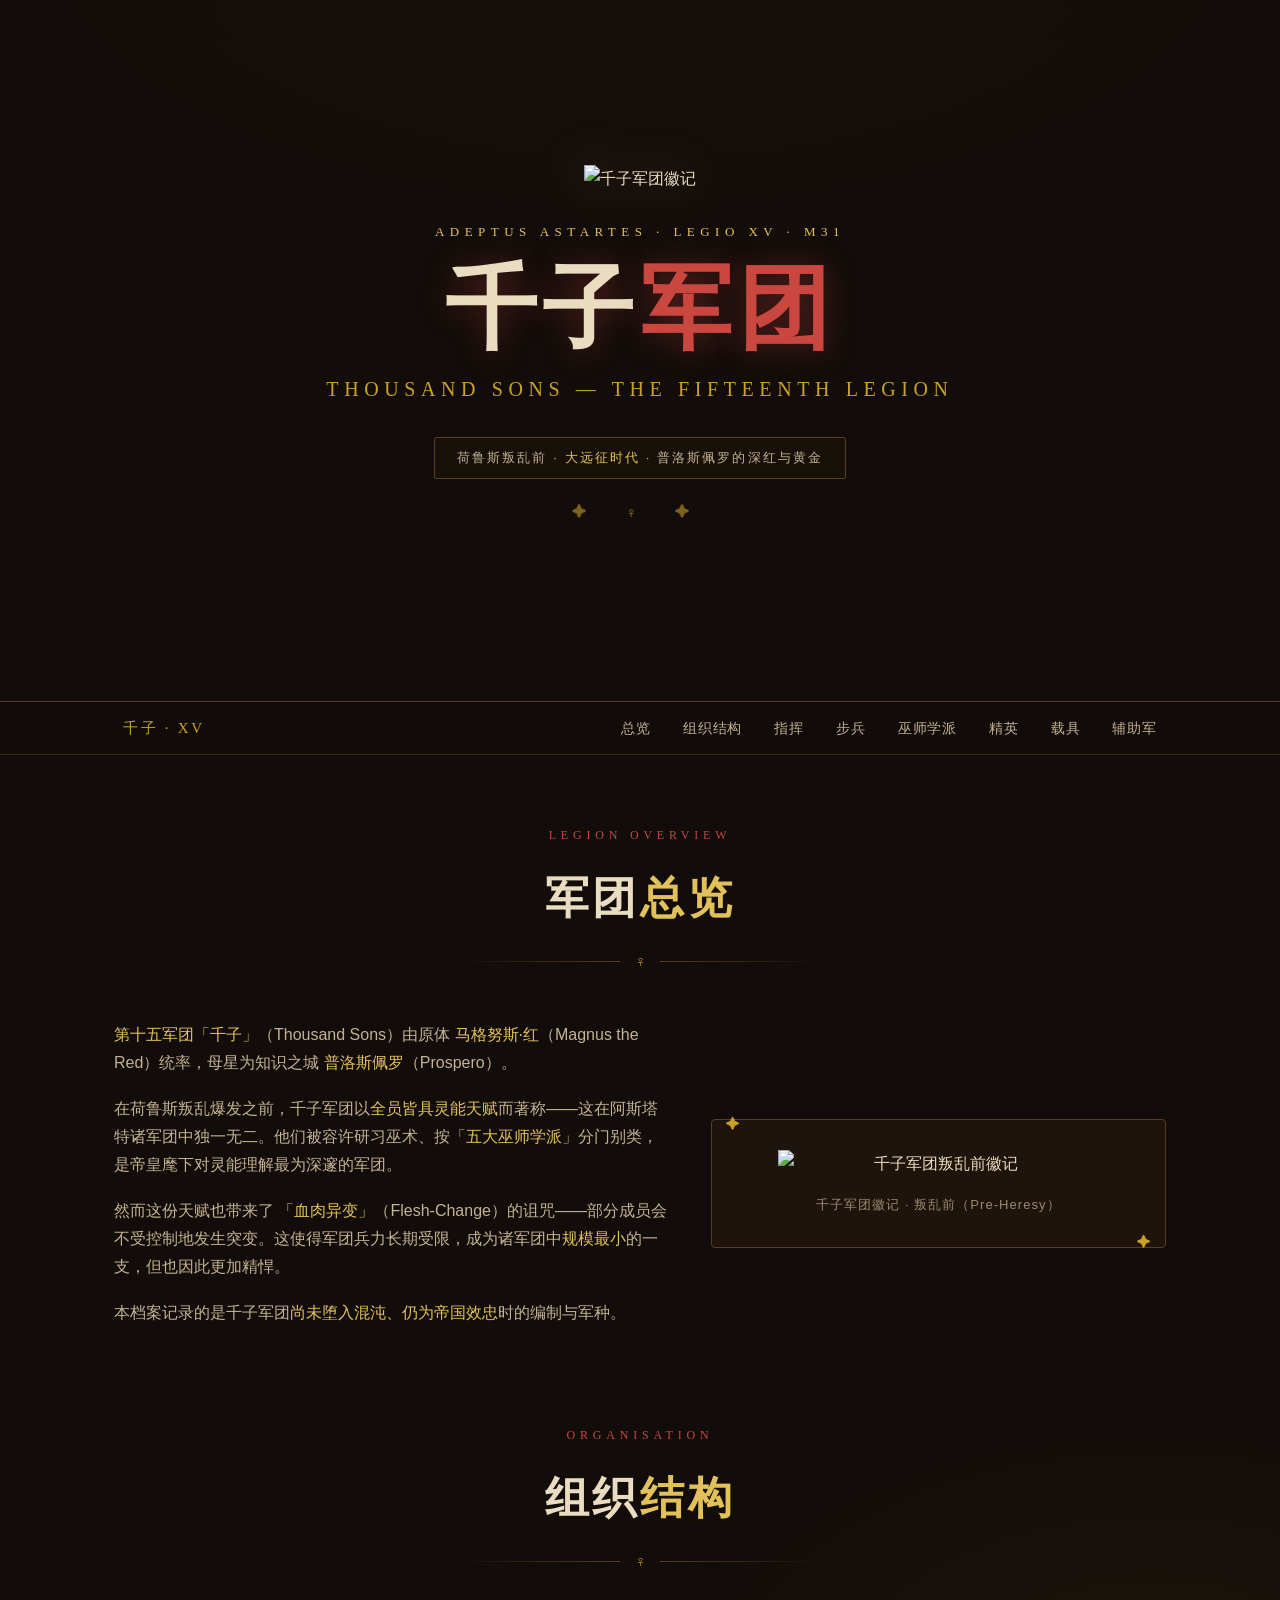
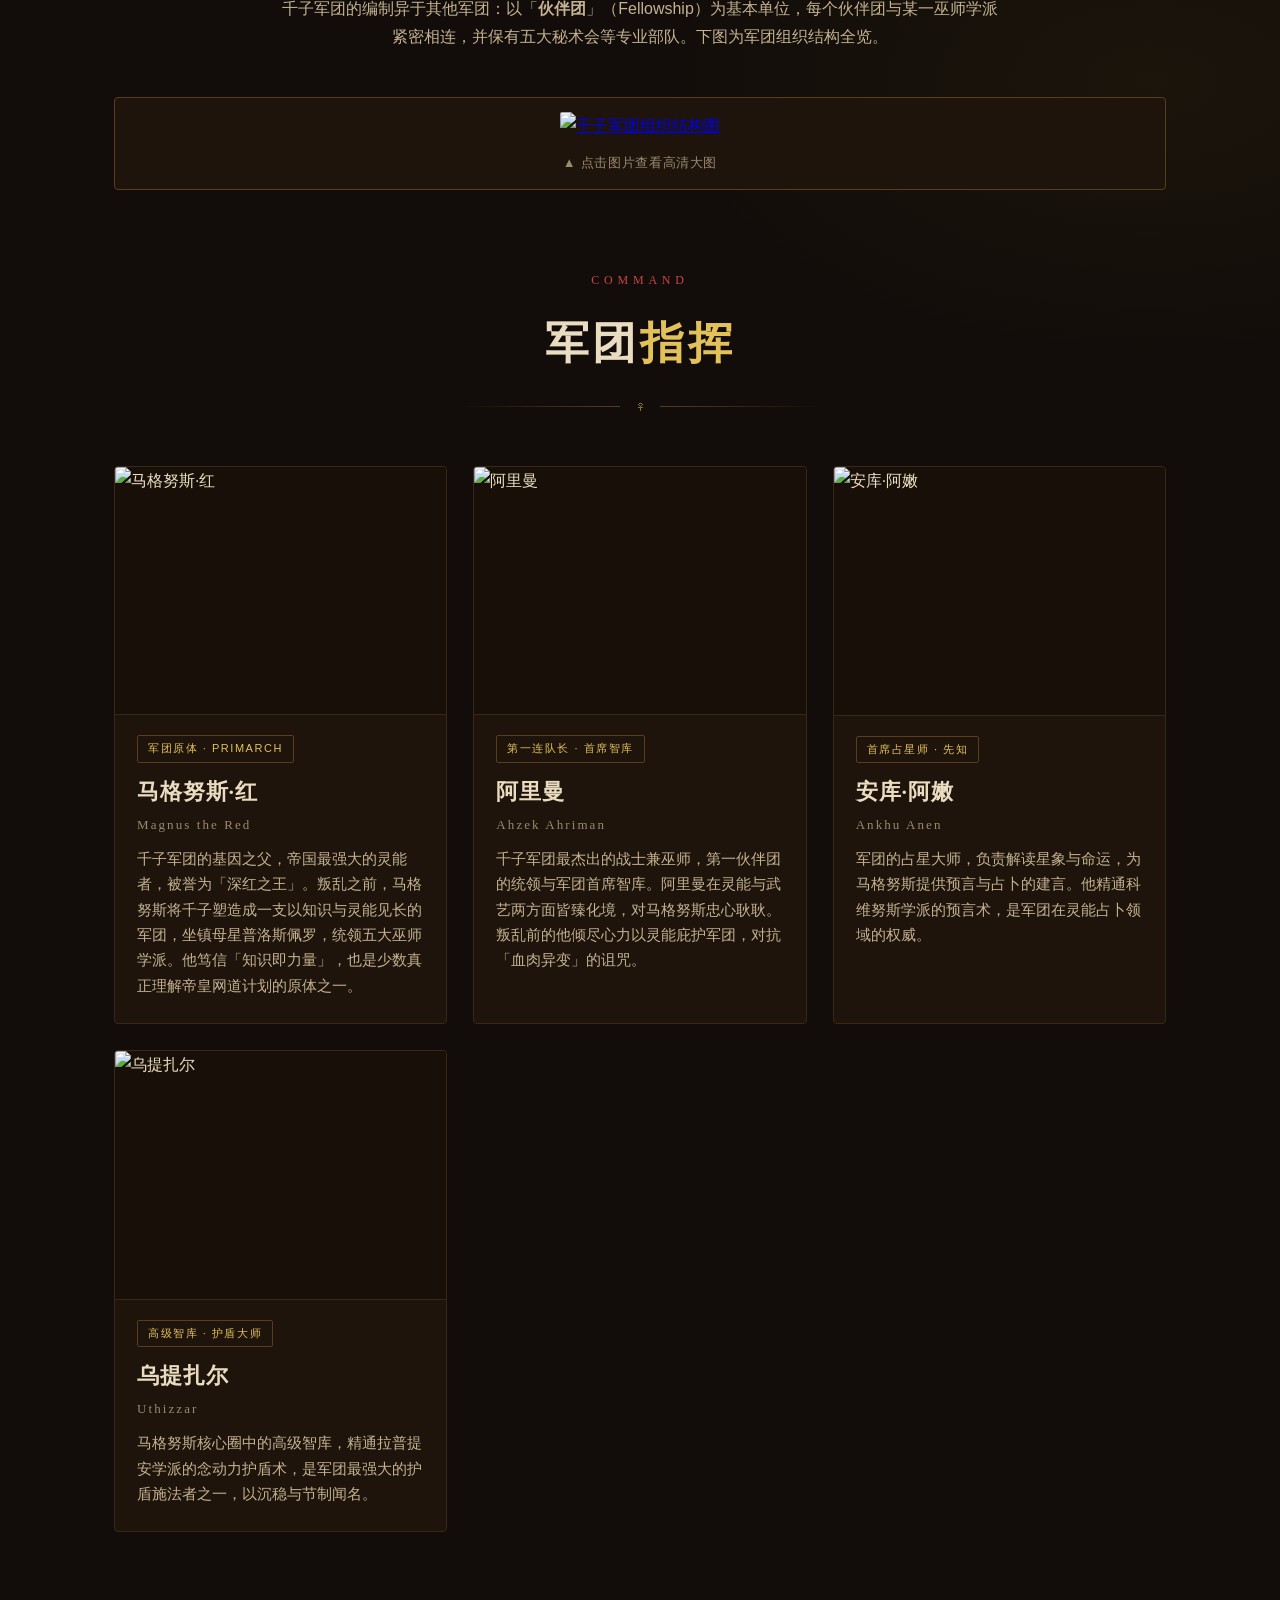
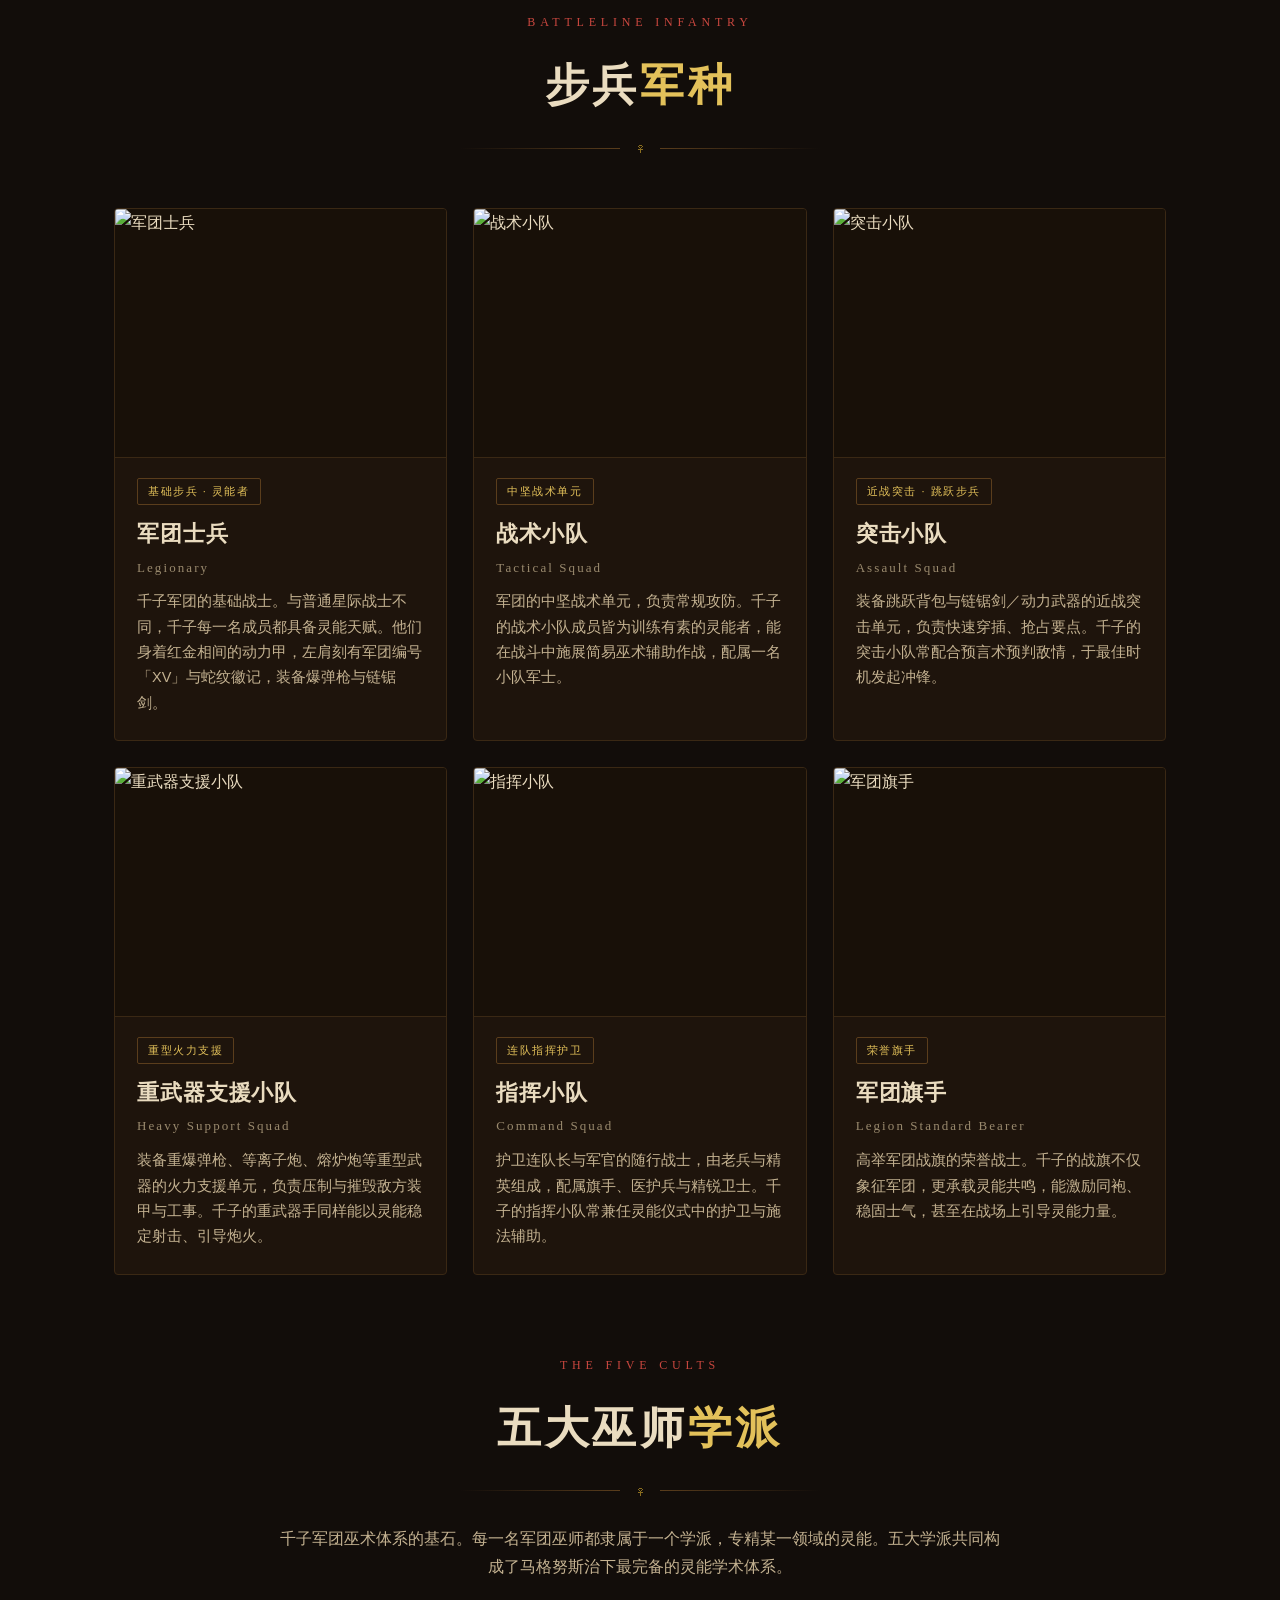
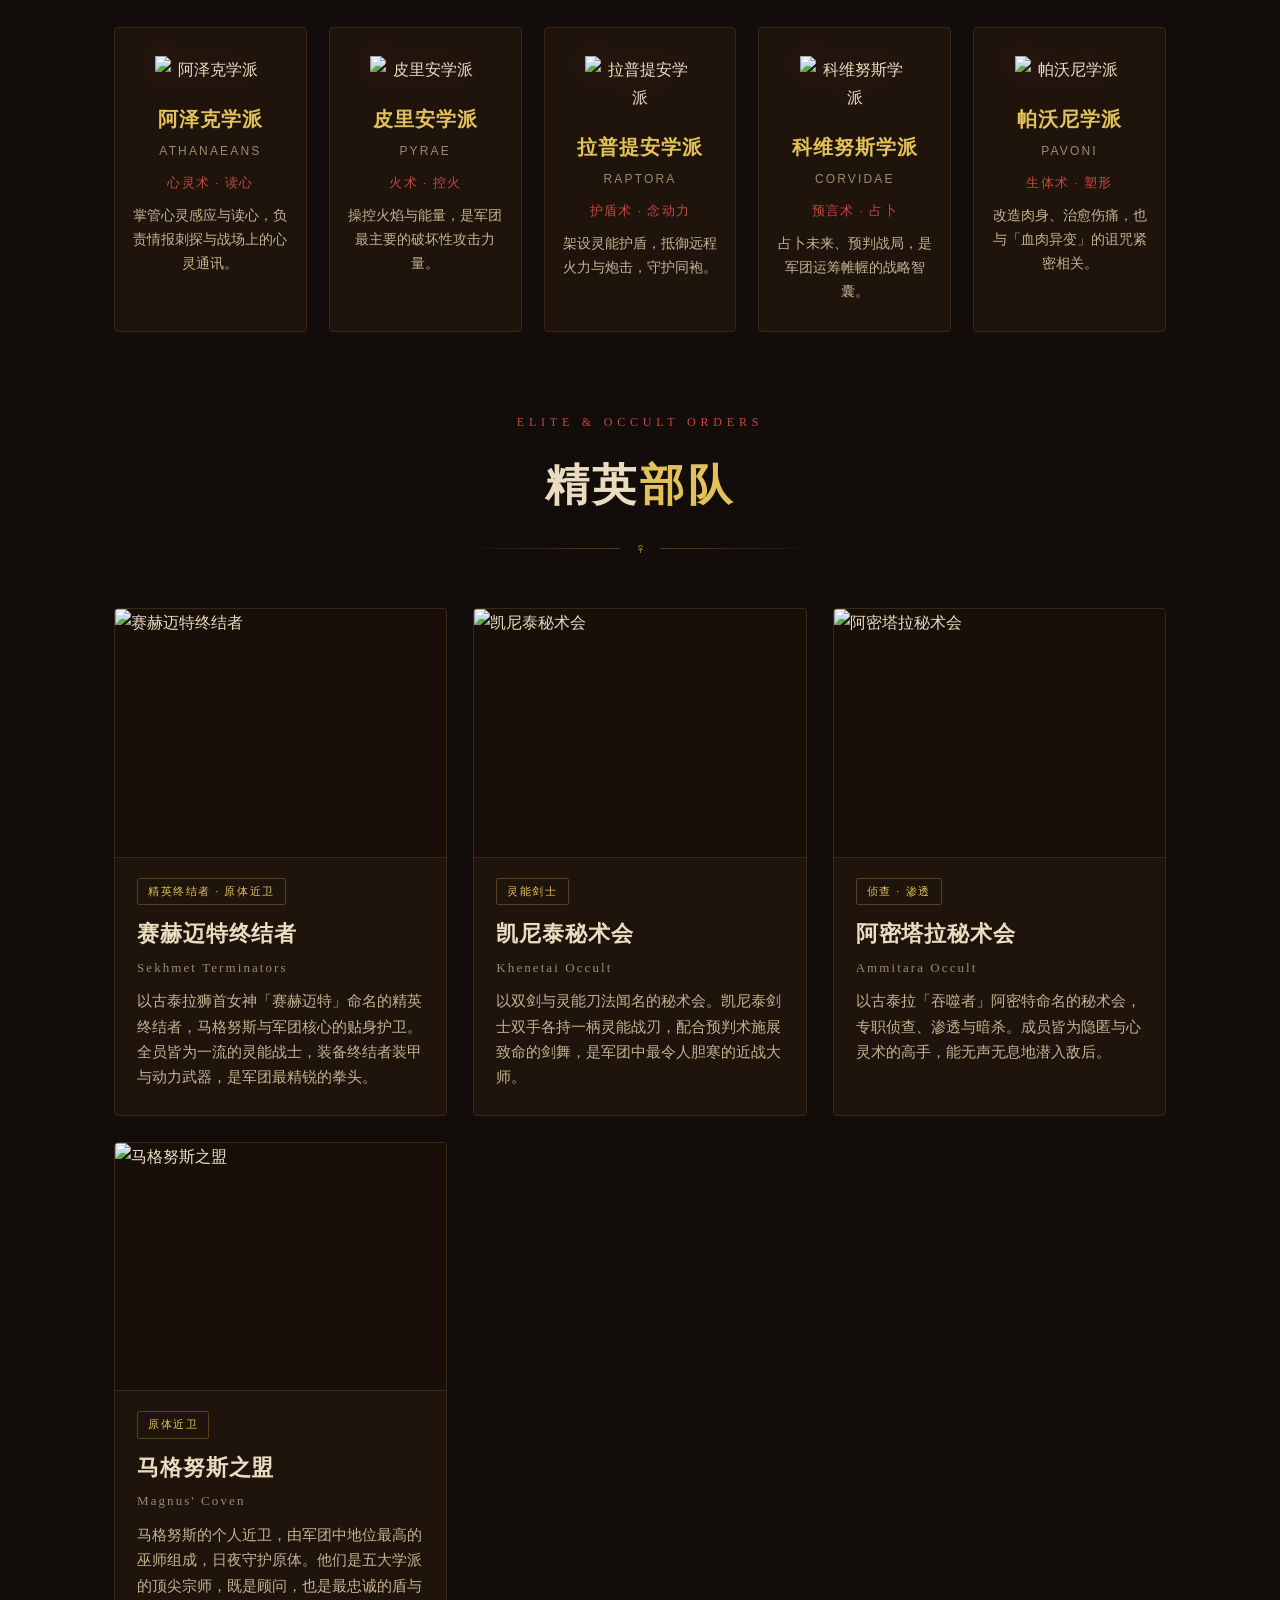
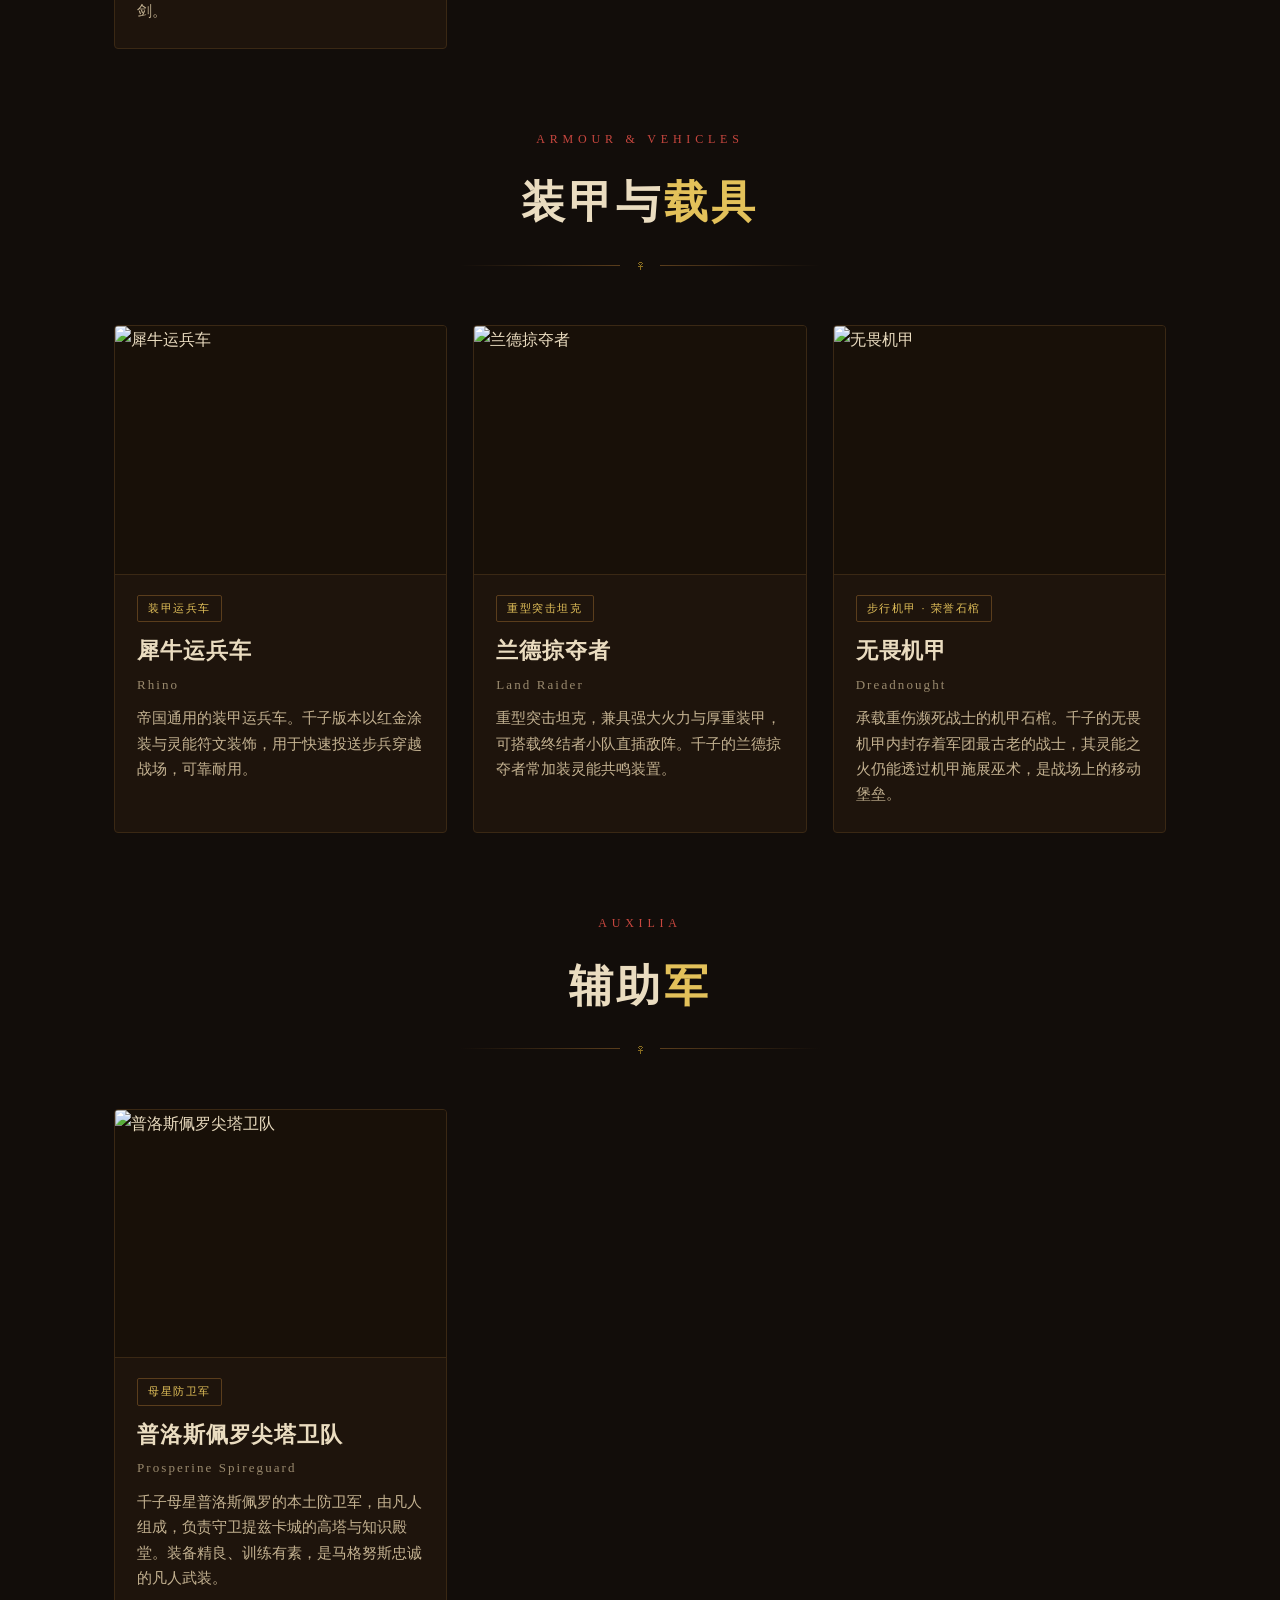
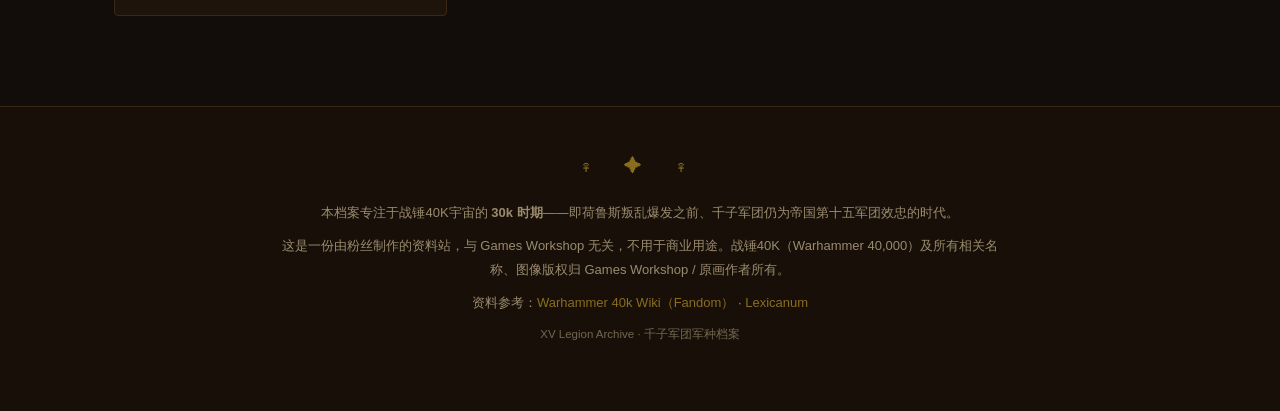
==== index.html @ ec8ead20 "Add site" ====
<!DOCTYPE html>
<html lang="zh-CN">
<head>
<meta charset="UTF-8">
<meta name="viewport" content="width=device-width, initial-scale=1.0">
<title>千子军团 · 第十五军团 — 大远征时代军种档案（荷鲁斯叛乱前）</title>
<link rel="icon" type="image/x-icon" href="favicon.ico">
<meta name="description" content="战锤40K · 30k时期（荷鲁斯叛乱前）千子军团全兵种档案：马格努斯、五大巫师学派、赛赫迈特终结者等。深红与黄金的普洛斯佩罗。">
<style>
  :root{
    --bg:#120d0a;
    --bg2:#181008;
    --panel:#1e140c;
    --panel2:#241710;
    --line:#5a3d1c;
    --line-soft:#3a2814;
    --gold:#c9a227;
    --gold-bright:#e3c15a;
    --gold-dim:#8a6d1f;
    --crimson:#a83232;
    --crimson-bright:#c9473f;
    --ivory:#eadcc0;
    --ivory-dim:#c4b291;
    --muted:#9a8a6e;
    --font-disp:"Palatino Linotype","Book Antiqua",Palatino,"Georgia","Songti SC","STSong","Times New Roman",serif;
    --font-body:"Avenir Next","Helvetica Neue","PingFang SC","Hiragino Sans GB","Microsoft YaHei","Segoe UI",sans-serif;
  }
  *{box-sizing:border-box;margin:0;padding:0}
  html{scroll-behavior:smooth}
  body{
    background:
      radial-gradient(1200px 600px at 50% -100px, rgba(168,50,50,.10), transparent 60%),
      radial-gradient(900px 500px at 90% 20%, rgba(201,162,39,.05), transparent 55%),
      var(--bg);
    color:var(--ivory);
    font-family:var(--font-body);
    line-height:1.75;
    -webkit-font-smoothing:antialiased;
  }
  ::selection{background:var(--crimson);color:#fff}

  /* ---------- 顶部英雄区 ---------- */
  .hero{
    position:relative;
    min-height:78vh;
    display:flex;flex-direction:column;align-items:center;justify-content:center;
    text-align:center;padding:80px 24px 90px;
    overflow:hidden;
    border-bottom:1px solid var(--line);
  }
  .hero-bg{
    position:absolute;inset:0;z-index:0;
    background:url('img/hero_prospero.jpg') center/cover no-repeat;
    opacity:.32;filter:saturate(.85) contrast(1.05);
  }
  .hero::after{
    content:"";position:absolute;inset:0;z-index:1;
    background:linear-gradient(180deg, rgba(18,13,10,.55) 0%, rgba(18,13,10,.35) 40%, var(--bg) 100%);
  }
  .hero-inner{position:relative;z-index:2;max-width:900px}
  .hero-emblem{
    width:150px;height:auto;margin:0 auto 28px;
    filter:drop-shadow(0 0 22px rgba(201,162,39,.35));
  }
  .hero-kicker{
    font-family:var(--font-disp);letter-spacing:.42em;text-transform:uppercase;
    color:var(--gold-bright);font-size:13px;margin-bottom:18px;
  }
  .hero h1{
    font-family:var(--font-disp);font-weight:600;
    font-size:clamp(44px,8vw,92px);line-height:1.04;
    letter-spacing:.06em;color:var(--ivory);
    text-shadow:0 2px 30px rgba(168,50,50,.45);
  }
  .hero h1 .red{color:var(--crimson-bright)}
  .hero-sub{
    font-family:var(--font-disp);letter-spacing:.28em;text-transform:uppercase;
    color:var(--gold);font-size:clamp(14px,2.4vw,20px);margin-top:14px;
  }
  .hero-era{
    display:inline-block;margin-top:30px;padding:9px 22px;
    border:1px solid var(--line);border-radius:2px;
    font-size:13px;letter-spacing:.16em;color:var(--ivory-dim);
    background:rgba(30,20,12,.55);
  }
  .hero-era b{color:var(--gold-bright);font-weight:500}
  .ornament{color:var(--gold-dim);letter-spacing:1.2em;font-size:15px;margin:20px 0 0;opacity:.9}

  /* ---------- 导航 ---------- */
  nav{
    position:sticky;top:0;z-index:50;
    background:rgba(18,13,10,.92);backdrop-filter:blur(8px);
    border-bottom:1px solid var(--line-soft);
  }
  nav .wrap{
    max-width:1100px;margin:0 auto;padding:0 20px;
    display:flex;align-items:center;gap:6px;flex-wrap:wrap;
  }
  nav a{
    color:var(--ivory-dim);text-decoration:none;font-size:14px;
    padding:13px 13px;letter-spacing:.06em;transition:.2s;white-space:nowrap;
  }
  nav a:hover{color:var(--gold-bright)}
  nav .brand{
    font-family:var(--font-disp);color:var(--gold);letter-spacing:.18em;
    margin-right:auto;font-size:15px;text-transform:uppercase;
  }

  /* ---------- 通用区块 ---------- */
  main{max-width:1100px;margin:0 auto;padding:0 24px 40px}
  section{padding:70px 0 10px}
  .sec-head{text-align:center;margin-bottom:46px}
  .sec-eyebrow{
    font-family:var(--font-disp);letter-spacing:.4em;text-transform:uppercase;
    color:var(--crimson-bright);font-size:12px;margin-bottom:14px;
  }
  .sec-title{
    font-family:var(--font-disp);font-weight:600;font-size:clamp(28px,4.6vw,44px);
    letter-spacing:.08em;color:var(--ivory);
  }
  .sec-title .g{color:var(--gold-bright)}
  .sec-desc{
    max-width:720px;margin:20px auto 0;color:var(--ivory-dim);
    font-size:16px;
  }
  .divider{
    display:flex;align-items:center;justify-content:center;gap:16px;
    margin:10px auto 0;color:var(--gold-dim);max-width:360px;
  }
  .divider::before,.divider::after{
    content:"";flex:1;height:1px;
    background:linear-gradient(90deg,transparent,var(--line));
  }
  .divider::after{background:linear-gradient(90deg,var(--line),transparent)}

  /* ---------- 总览 ---------- */
  .overview-grid{display:grid;grid-template-columns:1.1fr .9fr;gap:40px;align-items:center}
  @media(max-width:820px){.overview-grid{grid-template-columns:1fr}}
  .overview-text p{margin-bottom:18px;color:var(--ivory-dim);font-size:16px}
  .overview-text p b{color:var(--gold-bright);font-weight:500}
  .badge-box{
    text-align:center;padding:30px;
    border:1px solid var(--line);background:var(--panel);
    border-radius:4px;position:relative;
  }
  .badge-box::before,.badge-box::after{
    content:"✦";position:absolute;color:var(--gold);font-size:14px;
  }
  .badge-box::before{top:-8px;left:14px}
  .badge-box::after{bottom:-8px;right:14px}
  .badge-box img{width:100%;max-width:320px;height:auto;margin:0 auto;display:block}
  .badge-box .cap{margin-top:16px;color:var(--muted);font-size:13px;letter-spacing:.08em}

  /* ---------- 组织结构 ---------- */
  .org-box{
    border:1px solid var(--line);background:var(--panel);border-radius:4px;
    padding:14px;text-align:center;
  }
  .org-box img{width:100%;height:auto;border-radius:2px}
  .org-box a{display:block}
  .org-tip{margin-top:12px;color:var(--muted);font-size:13px;letter-spacing:.05em}

  /* ---------- 军种卡片 ---------- */
  .unit-grid{
    display:grid;grid-template-columns:repeat(auto-fill,minmax(300px,1fr));gap:26px;
  }
  .unit-card{
    background:var(--panel);border:1px solid var(--line-soft);border-radius:4px;
    overflow:hidden;display:flex;flex-direction:column;
    transition:transform .25s,border-color .25s,box-shadow .25s;
    position:relative;
  }
  .unit-card:hover{
    transform:translateY(-4px);border-color:var(--gold-dim);
    box-shadow:0 14px 40px rgba(0,0,0,.5),0 0 0 1px rgba(201,162,39,.12);
  }
  .unit-card .ph{
    aspect-ratio:4/3;overflow:hidden;background:var(--bg2);
    position:relative;border-bottom:1px solid var(--line-soft);
  }
  .unit-card .ph img{
    width:100%;height:100%;object-fit:cover;object-position:center top;
    display:block;transition:transform .5s;
  }
  .unit-card:hover .ph img{transform:scale(1.04)}
  .unit-card .body{padding:20px 22px 24px;display:flex;flex-direction:column;gap:10px;flex:1}
  .unit-tag{
    align-self:flex-start;font-size:11px;letter-spacing:.14em;
    color:var(--gold-bright);border:1px solid var(--line);
    padding:3px 10px;border-radius:2px;text-transform:uppercase;
  }
  .unit-card h3{font-family:var(--font-disp);font-size:22px;letter-spacing:.04em;color:var(--ivory)}
  .unit-card h3 .en{display:block;font-size:13px;letter-spacing:.16em;color:var(--muted);font-weight:400;margin-top:3px}
  .unit-card p{font-size:14.5px;color:var(--ivory-dim)}

  /* ---------- 五大巫师学派 ---------- */
  .cult-grid{
    display:grid;grid-template-columns:repeat(auto-fit,minmax(190px,1fr));gap:22px;
  }
  .cult-card{
    text-align:center;padding:28px 18px;border:1px solid var(--line-soft);
    background:var(--panel);border-radius:4px;transition:.25s;
  }
  .cult-card:hover{border-color:var(--gold-dim);background:var(--panel2)}
  .cult-card img{width:110px;height:auto;margin:0 auto 18px;display:block;filter:drop-shadow(0 0 14px rgba(168,50,50,.3))}
  .cult-card h3{font-family:var(--font-disp);font-size:20px;color:var(--gold-bright);letter-spacing:.05em}
  .cult-card .en{font-size:12px;letter-spacing:.18em;color:var(--muted);margin:4px 0 10px;text-transform:uppercase}
  .cult-card .dom{font-size:13px;color:var(--crimson-bright);letter-spacing:.1em;margin-bottom:10px}
  .cult-card p{font-size:13.5px;color:var(--ivory-dim)}

  /* ---------- 页脚 ---------- */
  footer{
    margin-top:40px;border-top:1px solid var(--line-soft);
    background:var(--bg2);padding:44px 24px 56px;text-align:center;
  }
  footer .f-orn{color:var(--gold-dim);font-size:18px;letter-spacing:.8em;margin-bottom:18px}
  footer p{color:var(--muted);font-size:13px;max-width:720px;margin:0 auto 10px;line-height:1.8}
  footer .src a{color:var(--gold-dim);text-decoration:none}
  footer .src a:hover{color:var(--gold-bright)}
  footer .legal{font-size:11.5px;opacity:.7}
</style>
</head>
<body>

<header class="hero">
  <div class="hero-bg"></div>
  <div class="hero-inner">
    <img class="hero-emblem" src="img/legion_badge.png" alt="千子军团徽记">
    <div class="hero-kicker">Adeptus Astartes · Legio XV · M31</div>
    <h1>千子<span class="red">军团</span></h1>
    <div class="hero-sub">Thousand Sons — The Fifteenth Legion</div>
    <div class="hero-era">荷鲁斯叛乱前 · <b>大远征时代</b> · 普洛斯佩罗的深红与黄金</div>
    <div class="ornament">✦ ☥ ✦</div>
  </div>
</header>

<nav>
  <div class="wrap">
    <a class="brand" href="#top">千子 · XV</a>
    <a href="#overview">总览</a>
    <a href="#org">组织结构</a>
    <a href="#command">指挥</a>
    <a href="#infantry">步兵</a>
    <a href="#cults">巫师学派</a>
    <a href="#elite">精英</a>
    <a href="#vehicles">载具</a>
    <a href="#auxilia">辅助军</a>
  </div>
</nav>

<main id="top">

  <!-- 军团总览 -->
  <section id="overview">
    <div class="sec-head">
      <div class="sec-eyebrow">Legion Overview</div>
      <h2 class="sec-title">军团<span class="g">总览</span></h2>
      <div class="divider">☥</div>
    </div>
    <div class="overview-grid">
      <div class="overview-text">
        <p><b>第十五军团「千子」</b>（Thousand Sons）由原体 <b>马格努斯·红</b>（Magnus the Red）统率，母星为知识之城 <b>普洛斯佩罗</b>（Prospero）。</p>
        <p>在荷鲁斯叛乱爆发之前，千子军团以<b>全员皆具灵能天赋</b>而著称——这在阿斯塔特诸军团中独一无二。他们被容许研习巫术、按「<b>五大巫师学派</b>」分门别类，是帝皇麾下对灵能理解最为深邃的军团。</p>
        <p>然而这份天赋也带来了 <b>「血肉异变」</b>（Flesh-Change）的诅咒——部分成员会不受控制地发生突变。这使得军团兵力长期受限，成为诸军团中<b>规模最小</b>的一支，但也因此更加精悍。</p>
        <p>本档案记录的是千子军团<b>尚未堕入混沌、仍为帝国效忠</b>时的编制与军种。</p>
      </div>
      <div class="badge-box">
        <img src="img/legion_badge.png" alt="千子军团叛乱前徽记">
        <div class="cap">千子军团徽记 · 叛乱前（Pre-Heresy）</div>
      </div>
    </div>
  </section>

  <!-- 组织结构 -->
  <section id="org">
    <div class="sec-head">
      <div class="sec-eyebrow">Organisation</div>
      <h2 class="sec-title">组织<span class="g">结构</span></h2>
      <div class="divider">☥</div>
      <p class="sec-desc">千子军团的编制异于其他军团：以「<b>伙伴团</b>」（Fellowship）为基本单位，每个伙伴团与某一巫师学派紧密相连，并保有五大秘术会等专业部队。下图为军团组织结构全览。</p>
    </div>
    <div class="org-box">
      <a href="img/org_chart.jpg" target="_blank" rel="noopener">
        <img src="img/org_chart.jpg" alt="千子军团组织结构图" loading="lazy">
      </a>
      <div class="org-tip">▲ 点击图片查看高清大图</div>
    </div>
  </section>

  <!-- 指挥 -->
  <section id="command">
    <div class="sec-head">
      <div class="sec-eyebrow">Command</div>
      <h2 class="sec-title">军团<span class="g">指挥</span></h2>
      <div class="divider">☥</div>
    </div>
    <div class="unit-grid" id="grid-command"></div>
  </section>

  <!-- 步兵 -->
  <section id="infantry">
    <div class="sec-head">
      <div class="sec-eyebrow">Battleline Infantry</div>
      <h2 class="sec-title">步兵<span class="g">军种</span></h2>
      <div class="divider">☥</div>
    </div>
    <div class="unit-grid" id="grid-infantry"></div>
  </section>

  <!-- 五大巫师学派 -->
  <section id="cults">
    <div class="sec-head">
      <div class="sec-eyebrow">The Five Cults</div>
      <h2 class="sec-title">五大巫师<span class="g">学派</span></h2>
      <div class="divider">☥</div>
      <p class="sec-desc">千子军团巫术体系的基石。每一名军团巫师都隶属于一个学派，专精某一领域的灵能。五大学派共同构成了马格努斯治下最完备的灵能学术体系。</p>
    </div>
    <div class="cult-grid" id="grid-cults"></div>
  </section>

  <!-- 精英 -->
  <section id="elite">
    <div class="sec-head">
      <div class="sec-eyebrow">Elite &amp; Occult Orders</div>
      <h2 class="sec-title">精英<span class="g">部队</span></h2>
      <div class="divider">☥</div>
    </div>
    <div class="unit-grid" id="grid-elite"></div>
  </section>

  <!-- 载具 -->
  <section id="vehicles">
    <div class="sec-head">
      <div class="sec-eyebrow">Armour &amp; Vehicles</div>
      <h2 class="sec-title">装甲与<span class="g">载具</span></h2>
      <div class="divider">☥</div>
    </div>
    <div class="unit-grid" id="grid-vehicles"></div>
  </section>

  <!-- 辅助军 -->
  <section id="auxilia">
    <div class="sec-head">
      <div class="sec-eyebrow">Auxilia</div>
      <h2 class="sec-title">辅助<span class="g">军</span></h2>
      <div class="divider">☥</div>
    </div>
    <div class="unit-grid" id="grid-auxilia"></div>
  </section>

</main>

<footer>
  <div class="f-orn">☥ ✦ ☥</div>
  <p>本档案专注于战锤40K宇宙的 <b>30k 时期</b>——即荷鲁斯叛乱爆发之前、千子军团仍为帝国第十五军团效忠的时代。</p>
  <p>这是一份由粉丝制作的资料站，与 Games Workshop 无关，不用于商业用途。战锤40K（Warhammer 40,000）及所有相关名称、图像版权归 Games Workshop / 原画作者所有。</p>
  <p class="src">资料参考：<a href="https://warhammer40k.fandom.com/wiki/Thousand_Sons" target="_blank" rel="noopener">Warhammer 40k Wiki（Fandom）</a> · <a href="https://wh40k.lexicanum.com/wiki/Thousand_Sons" target="_blank" rel="noopener">Lexicanum</a></p>
  <p class="legal">XV Legion Archive · 千子军团军种档案</p>
</footer>

<script>
const IMG = 'img/';

// 指挥
const command = [
  {img:'magnus.jpg', name:'马格努斯·红', en:'Magnus the Red', tag:'军团原体 · Primarch',
   desc:'千子军团的基因之父，帝国最强大的灵能者，被誉为「深红之王」。叛乱之前，马格努斯将千子塑造成一支以知识与灵能见长的军团，坐镇母星普洛斯佩罗，统领五大巫师学派。他笃信「知识即力量」，也是少数真正理解帝皇网道计划的原体之一。'},
  {img:'ahriman.jpg', name:'阿里曼', en:'Ahzek Ahriman', tag:'第一连队长 · 首席智库',
   desc:'千子军团最杰出的战士兼巫师，第一伙伴团的统领与军团首席智库。阿里曼在灵能与武艺两方面皆臻化境，对马格努斯忠心耿耿。叛乱前的他倾尽心力以灵能庇护军团，对抗「血肉异变」的诅咒。'},
  {img:'ankhu_anen.jpg', name:'安库·阿嫩', en:'Ankhu Anen', tag:'首席占星师 · 先知',
   desc:'军团的占星大师，负责解读星象与命运，为马格努斯提供预言与占卜的建言。他精通科维努斯学派的预言术，是军团在灵能占卜领域的权威。'},
  {img:'uthizzar.jpg', name:'乌提扎尔', en:'Uthizzar', tag:'高级智库 · 护盾大师',
   desc:'马格努斯核心圈中的高级智库，精通拉普提安学派的念动力护盾术，是军团最强大的护盾施法者之一，以沉稳与节制闻名。'},
];

// 步兵
const infantry = [
  {img:'legionary_mk2.jpg', name:'军团士兵', en:'Legionary', tag:'基础步兵 · 灵能者',
   desc:'千子军团的基础战士。与普通星际战士不同，千子每一名成员都具备灵能天赋。他们身着红金相间的动力甲，左肩刻有军团编号「XV」与蛇纹徽记，装备爆弹枪与链锯剑。'},
  {img:'tactical.jpg', name:'战术小队', en:'Tactical Squad', tag:'中坚战术单元',
   desc:'军团的中坚战术单元，负责常规攻防。千子的战术小队成员皆为训练有素的灵能者，能在战斗中施展简易巫术辅助作战，配属一名小队军士。'},
  {img:'assault.jpg', name:'突击小队', en:'Assault Squad', tag:'近战突击 · 跳跃步兵',
   desc:'装备跳跃背包与链锯剑／动力武器的近战突击单元，负责快速穿插、抢占要点。千子的突击小队常配合预言术预判敌情，于最佳时机发起冲锋。'},
  {img:'heavy_support.jpg', name:'重武器支援小队', en:'Heavy Support Squad', tag:'重型火力支援',
   desc:'装备重爆弹枪、等离子炮、熔炉炮等重型武器的火力支援单元，负责压制与摧毁敌方装甲与工事。千子的重武器手同样能以灵能稳定射击、引导炮火。'},
  {img:'command_squad.jpg', name:'指挥小队', en:'Command Squad', tag:'连队指挥护卫',
   desc:'护卫连队长与军官的随行战士，由老兵与精英组成，配属旗手、医护兵与精锐卫士。千子的指挥小队常兼任灵能仪式中的护卫与施法辅助。'},
  {img:'standard_bearer.jpg', name:'军团旗手', en:'Legion Standard Bearer', tag:'荣誉旗手',
   desc:'高举军团战旗的荣誉战士。千子的战旗不仅象征军团，更承载灵能共鸣，能激励同袍、稳固士气，甚至在战场上引导灵能力量。'},
];

// 五大巫师学派
const cults = [
  {img:'cult_athanaean.png', name:'阿泽克学派', en:'Athanaeans', dom:'心灵术 · 读心', desc:'掌管心灵感应与读心，负责情报刺探与战场上的心灵通讯。'},
  {img:'cult_pyrae.png', name:'皮里安学派', en:'Pyrae', dom:'火术 · 控火', desc:'操控火焰与能量，是军团最主要的破坏性攻击力量。'},
  {img:'cult_raptora.png', name:'拉普提安学派', en:'Raptora', dom:'护盾术 · 念动力', desc:'架设灵能护盾，抵御远程火力与炮击，守护同袍。'},
  {img:'cult_corvidae.png', name:'科维努斯学派', en:'Corvidae', dom:'预言术 · 占卜', desc:'占卜未来、预判战局，是军团运筹帷幄的战略智囊。'},
  {img:'cult_pavoni.png', name:'帕沃尼学派', en:'Pavoni', dom:'生体术 · 塑形', desc:'改造肉身、治愈伤痛，也与「血肉异变」的诅咒紧密相关。'},
];

// 精英
const elite = [
  {img:'sekhmet.jpg', name:'赛赫迈特终结者', en:'Sekhmet Terminators', tag:'精英终结者 · 原体近卫',
   desc:'以古泰拉狮首女神「赛赫迈特」命名的精英终结者，马格努斯与军团核心的贴身护卫。全员皆为一流的灵能战士，装备终结者装甲与动力武器，是军团最精锐的拳头。'},
  {img:'khenetai.png', name:'凯尼泰秘术会', en:'Khenetai Occult', tag:'灵能剑士',
   desc:'以双剑与灵能刀法闻名的秘术会。凯尼泰剑士双手各持一柄灵能战刃，配合预判术施展致命的剑舞，是军团中最令人胆寒的近战大师。'},
  {img:'ammitara.png', name:'阿密塔拉秘术会', en:'Ammitara Occult', tag:'侦查 · 渗透',
   desc:'以古泰拉「吞噬者」阿密特命名的秘术会，专职侦查、渗透与暗杀。成员皆为隐匿与心灵术的高手，能无声无息地潜入敌后。'},
  {img:'magnus_coven.jpg', name:'马格努斯之盟', en:"Magnus' Coven", tag:'原体近卫',
   desc:'马格努斯的个人近卫，由军团中地位最高的巫师组成，日夜守护原体。他们是五大学派的顶尖宗师，既是顾问，也是最忠诚的盾与剑。'},
];

// 载具
const vehicles = [
  {img:'rhino.jpg', name:'犀牛运兵车', en:'Rhino', tag:'装甲运兵车',
   desc:'帝国通用的装甲运兵车。千子版本以红金涂装与灵能符文装饰，用于快速投送步兵穿越战场，可靠耐用。'},
  {img:'land_raider.jpg', name:'兰德掠夺者', en:'Land Raider', tag:'重型突击坦克',
   desc:'重型突击坦克，兼具强大火力与厚重装甲，可搭载终结者小队直插敌阵。千子的兰德掠夺者常加装灵能共鸣装置。'},
  {img:'dreadnought.jpg', name:'无畏机甲', en:'Dreadnought', tag:'步行机甲 · 荣誉石棺',
   desc:'承载重伤濒死战士的机甲石棺。千子的无畏机甲内封存着军团最古老的战士，其灵能之火仍能透过机甲施展巫术，是战场上的移动堡垒。'},
];

// 辅助军
const auxilia = [
  {img:'spireguard.jpg', name:'普洛斯佩罗尖塔卫队', en:'Prosperine Spireguard', tag:'母星防卫军',
   desc:'千子母星普洛斯佩罗的本土防卫军，由凡人组成，负责守卫提兹卡城的高塔与知识殿堂。装备精良、训练有素，是马格努斯忠诚的凡人武装。'},
];

function unitCard(u){
  return `<article class="unit-card">
    <div class="ph"><img src="${IMG}${u.img}" alt="${u.name}" loading="lazy"></div>
    <div class="body">
      <span class="unit-tag">${u.tag}</span>
      <h3>${u.name}<span class="en">${u.en}</span></h3>
      <p>${u.desc}</p>
    </div>
  </article>`;
}
function cultCard(c){
  return `<div class="cult-card">
    <img src="${IMG}${c.img}" alt="${c.name}" loading="lazy">
    <h3>${c.name}</h3>
    <div class="en">${c.en}</div>
    <div class="dom">${c.dom}</div>
    <p>${c.desc}</p>
  </div>`;
}

document.getElementById('grid-command').innerHTML  = command.map(unitCard).join('');
document.getElementById('grid-infantry').innerHTML = infantry.map(unitCard).join('');
document.getElementById('grid-cults').innerHTML    = cults.map(cultCard).join('');
document.getElementById('grid-elite').innerHTML    = elite.map(unitCard).join('');
document.getElementById('grid-vehicles').innerHTML = vehicles.map(unitCard).join('');
document.getElementById('grid-auxilia').innerHTML  = auxilia.map(unitCard).join('');
</script>

</body>
</html>
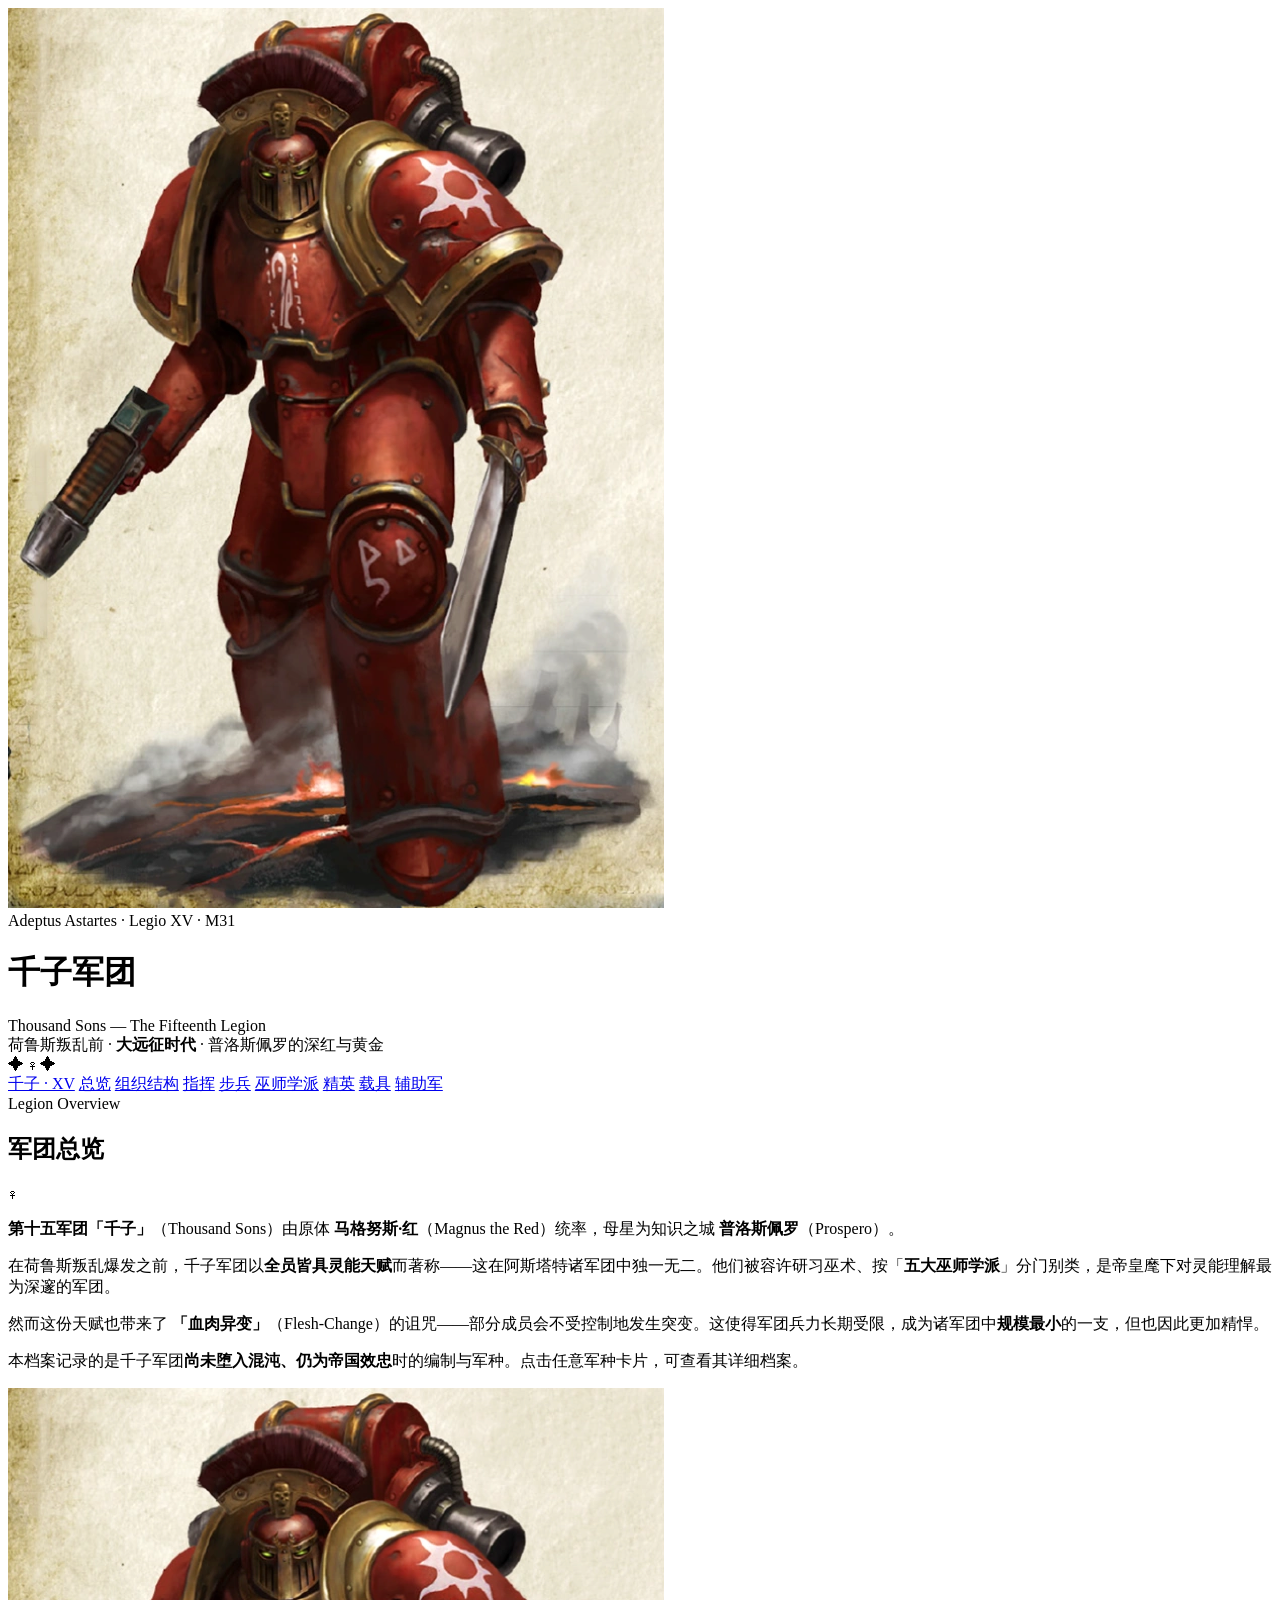
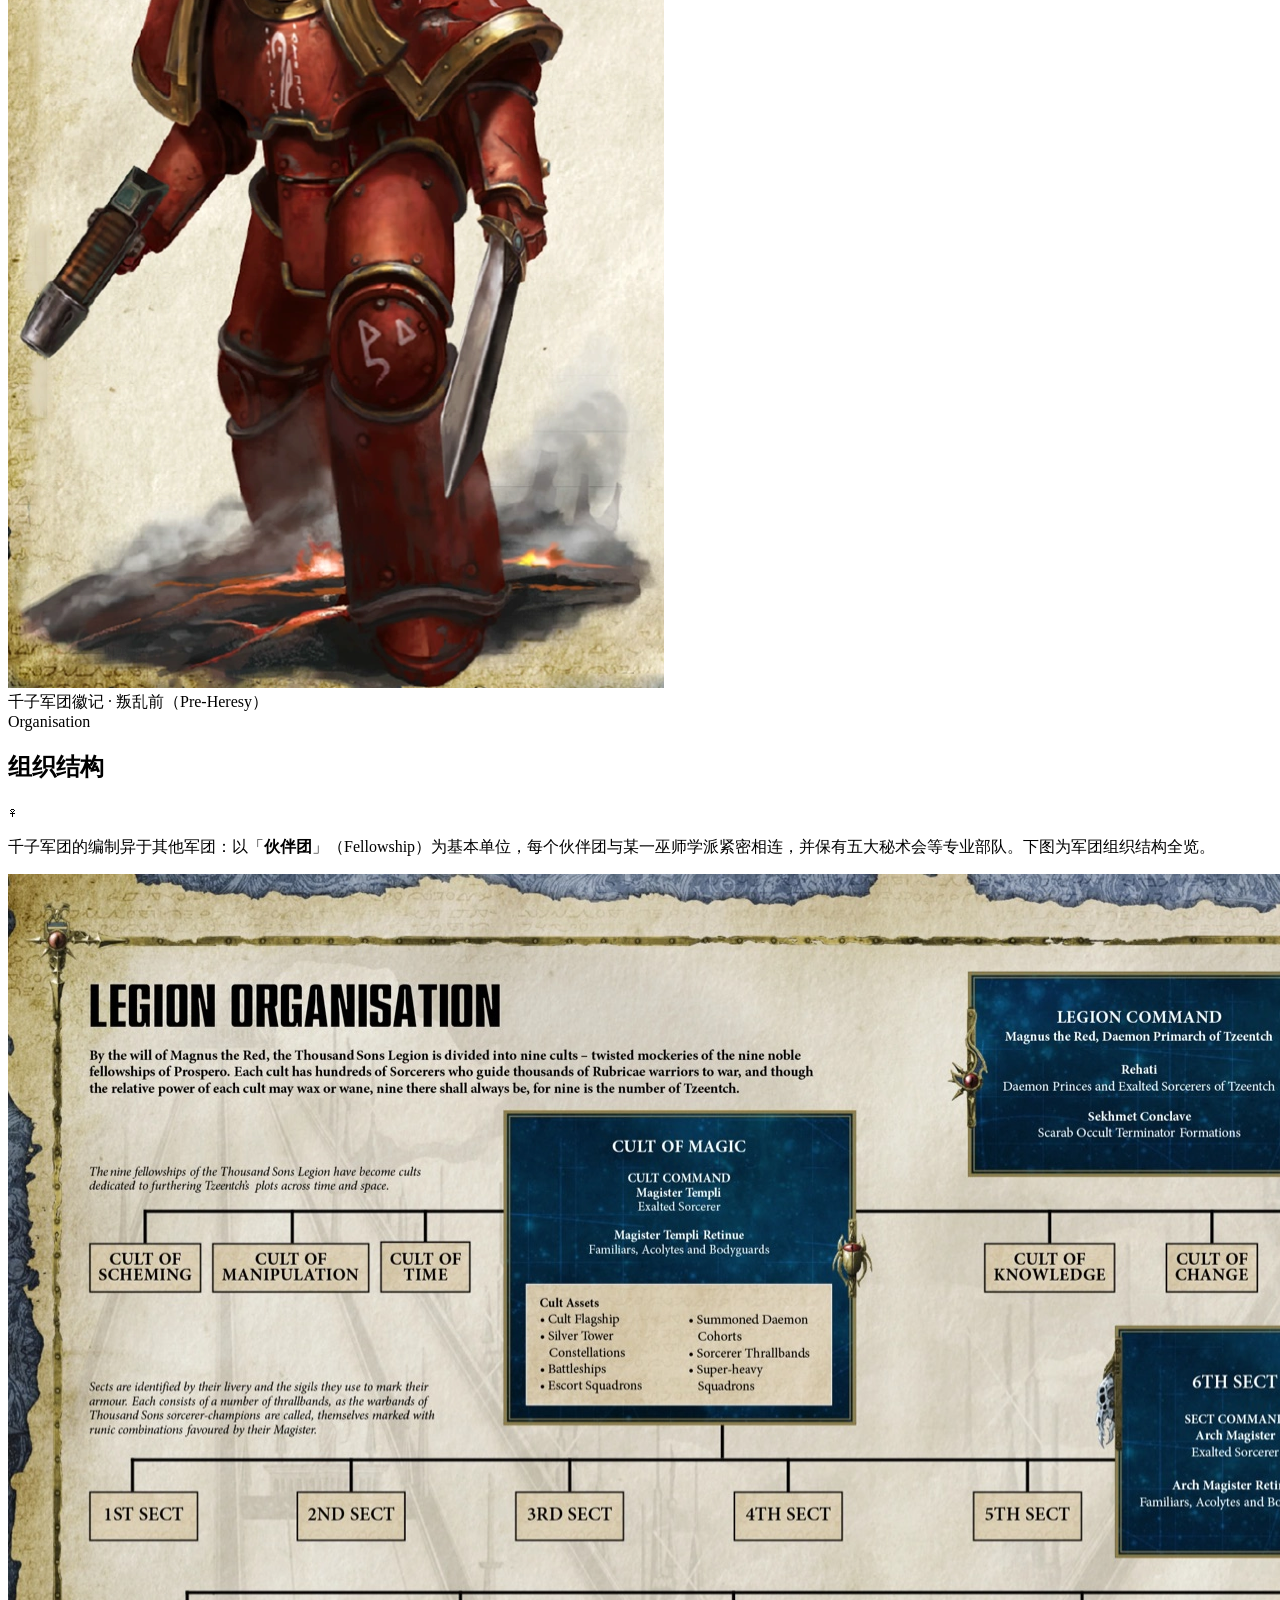
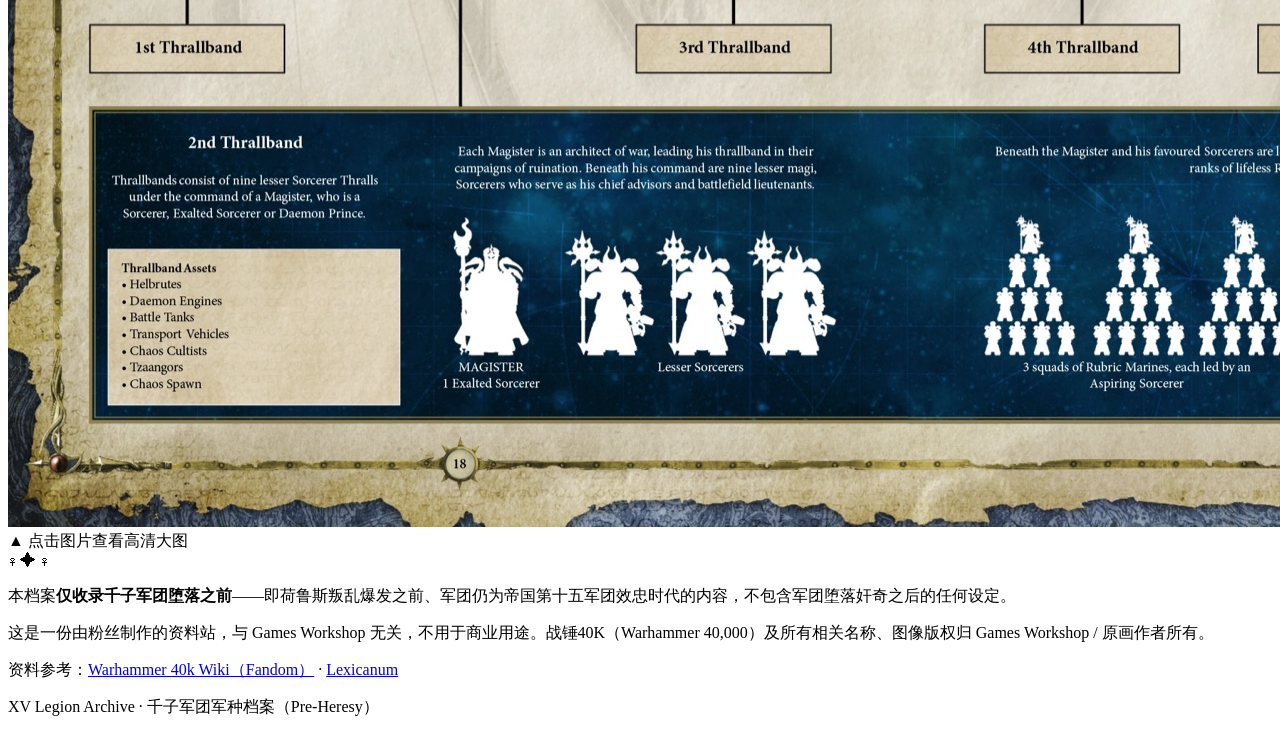
==== commit 32f1337a: "Update index.html" ====
--- a/index.html
+++ b/index.html
@@ -6,224 +6,11 @@
 <title>千子军团 · 第十五军团 — 大远征时代军种档案（荷鲁斯叛乱前）</title>
 <link rel="icon" type="image/x-icon" href="favicon.ico">
 <meta name="description" content="战锤40K · 30k时期（荷鲁斯叛乱前）千子军团全兵种档案：马格努斯、五大巫师学派、赛赫迈特终结者等。深红与黄金的普洛斯佩罗。">
-<style>
-  :root{
-    --bg:#120d0a;
-    --bg2:#181008;
-    --panel:#1e140c;
-    --panel2:#241710;
-    --line:#5a3d1c;
-    --line-soft:#3a2814;
-    --gold:#c9a227;
-    --gold-bright:#e3c15a;
-    --gold-dim:#8a6d1f;
-    --crimson:#a83232;
-    --crimson-bright:#c9473f;
-    --ivory:#eadcc0;
-    --ivory-dim:#c4b291;
-    --muted:#9a8a6e;
-    --font-disp:"Palatino Linotype","Book Antiqua",Palatino,"Georgia","Songti SC","STSong","Times New Roman",serif;
-    --font-body:"Avenir Next","Helvetica Neue","PingFang SC","Hiragino Sans GB","Microsoft YaHei","Segoe UI",sans-serif;
-  }
-  *{box-sizing:border-box;margin:0;padding:0}
-  html{scroll-behavior:smooth}
-  body{
-    background:
-      radial-gradient(1200px 600px at 50% -100px, rgba(168,50,50,.10), transparent 60%),
-      radial-gradient(900px 500px at 90% 20%, rgba(201,162,39,.05), transparent 55%),
-      var(--bg);
-    color:var(--ivory);
-    font-family:var(--font-body);
-    line-height:1.75;
-    -webkit-font-smoothing:antialiased;
-  }
-  ::selection{background:var(--crimson);color:#fff}
-
-  /* ---------- 顶部英雄区 ---------- */
-  .hero{
-    position:relative;
-    min-height:78vh;
-    display:flex;flex-direction:column;align-items:center;justify-content:center;
-    text-align:center;padding:80px 24px 90px;
-    overflow:hidden;
-    border-bottom:1px solid var(--line);
-  }
-  .hero-bg{
-    position:absolute;inset:0;z-index:0;
-    background:url('img/hero_prospero.jpg') center/cover no-repeat;
-    opacity:.32;filter:saturate(.85) contrast(1.05);
-  }
-  .hero::after{
-    content:"";position:absolute;inset:0;z-index:1;
-    background:linear-gradient(180deg, rgba(18,13,10,.55) 0%, rgba(18,13,10,.35) 40%, var(--bg) 100%);
-  }
-  .hero-inner{position:relative;z-index:2;max-width:900px}
-  .hero-emblem{
-    width:150px;height:auto;margin:0 auto 28px;
-    filter:drop-shadow(0 0 22px rgba(201,162,39,.35));
-  }
-  .hero-kicker{
-    font-family:var(--font-disp);letter-spacing:.42em;text-transform:uppercase;
-    color:var(--gold-bright);font-size:13px;margin-bottom:18px;
-  }
-  .hero h1{
-    font-family:var(--font-disp);font-weight:600;
-    font-size:clamp(44px,8vw,92px);line-height:1.04;
-    letter-spacing:.06em;color:var(--ivory);
-    text-shadow:0 2px 30px rgba(168,50,50,.45);
-  }
-  .hero h1 .red{color:var(--crimson-bright)}
-  .hero-sub{
-    font-family:var(--font-disp);letter-spacing:.28em;text-transform:uppercase;
-    color:var(--gold);font-size:clamp(14px,2.4vw,20px);margin-top:14px;
-  }
-  .hero-era{
-    display:inline-block;margin-top:30px;padding:9px 22px;
-    border:1px solid var(--line);border-radius:2px;
-    font-size:13px;letter-spacing:.16em;color:var(--ivory-dim);
-    background:rgba(30,20,12,.55);
-  }
-  .hero-era b{color:var(--gold-bright);font-weight:500}
-  .ornament{color:var(--gold-dim);letter-spacing:1.2em;font-size:15px;margin:20px 0 0;opacity:.9}
-
-  /* ---------- 导航 ---------- */
-  nav{
-    position:sticky;top:0;z-index:50;
-    background:rgba(18,13,10,.92);backdrop-filter:blur(8px);
-    border-bottom:1px solid var(--line-soft);
-  }
-  nav .wrap{
-    max-width:1100px;margin:0 auto;padding:0 20px;
-    display:flex;align-items:center;gap:6px;flex-wrap:wrap;
-  }
-  nav a{
-    color:var(--ivory-dim);text-decoration:none;font-size:14px;
-    padding:13px 13px;letter-spacing:.06em;transition:.2s;white-space:nowrap;
-  }
-  nav a:hover{color:var(--gold-bright)}
-  nav .brand{
-    font-family:var(--font-disp);color:var(--gold);letter-spacing:.18em;
-    margin-right:auto;font-size:15px;text-transform:uppercase;
-  }
-
-  /* ---------- 通用区块 ---------- */
-  main{max-width:1100px;margin:0 auto;padding:0 24px 40px}
-  section{padding:70px 0 10px}
-  .sec-head{text-align:center;margin-bottom:46px}
-  .sec-eyebrow{
-    font-family:var(--font-disp);letter-spacing:.4em;text-transform:uppercase;
-    color:var(--crimson-bright);font-size:12px;margin-bottom:14px;
-  }
-  .sec-title{
-    font-family:var(--font-disp);font-weight:600;font-size:clamp(28px,4.6vw,44px);
-    letter-spacing:.08em;color:var(--ivory);
-  }
-  .sec-title .g{color:var(--gold-bright)}
-  .sec-desc{
-    max-width:720px;margin:20px auto 0;color:var(--ivory-dim);
-    font-size:16px;
-  }
-  .divider{
-    display:flex;align-items:center;justify-content:center;gap:16px;
-    margin:10px auto 0;color:var(--gold-dim);max-width:360px;
-  }
-  .divider::before,.divider::after{
-    content:"";flex:1;height:1px;
-    background:linear-gradient(90deg,transparent,var(--line));
-  }
-  .divider::after{background:linear-gradient(90deg,var(--line),transparent)}
-
-  /* ---------- 总览 ---------- */
-  .overview-grid{display:grid;grid-template-columns:1.1fr .9fr;gap:40px;align-items:center}
-  @media(max-width:820px){.overview-grid{grid-template-columns:1fr}}
-  .overview-text p{margin-bottom:18px;color:var(--ivory-dim);font-size:16px}
-  .overview-text p b{color:var(--gold-bright);font-weight:500}
-  .badge-box{
-    text-align:center;padding:30px;
-    border:1px solid var(--line);background:var(--panel);
-    border-radius:4px;position:relative;
-  }
-  .badge-box::before,.badge-box::after{
-    content:"✦";position:absolute;color:var(--gold);font-size:14px;
-  }
-  .badge-box::before{top:-8px;left:14px}
-  .badge-box::after{bottom:-8px;right:14px}
-  .badge-box img{width:100%;max-width:320px;height:auto;margin:0 auto;display:block}
-  .badge-box .cap{margin-top:16px;color:var(--muted);font-size:13px;letter-spacing:.08em}
-
-  /* ---------- 组织结构 ---------- */
-  .org-box{
-    border:1px solid var(--line);background:var(--panel);border-radius:4px;
-    padding:14px;text-align:center;
-  }
-  .org-box img{width:100%;height:auto;border-radius:2px}
-  .org-box a{display:block}
-  .org-tip{margin-top:12px;color:var(--muted);font-size:13px;letter-spacing:.05em}
-
-  /* ---------- 军种卡片 ---------- */
-  .unit-grid{
-    display:grid;grid-template-columns:repeat(auto-fill,minmax(300px,1fr));gap:26px;
-  }
-  .unit-card{
-    background:var(--panel);border:1px solid var(--line-soft);border-radius:4px;
-    overflow:hidden;display:flex;flex-direction:column;
-    transition:transform .25s,border-color .25s,box-shadow .25s;
-    position:relative;
-  }
-  .unit-card:hover{
-    transform:translateY(-4px);border-color:var(--gold-dim);
-    box-shadow:0 14px 40px rgba(0,0,0,.5),0 0 0 1px rgba(201,162,39,.12);
-  }
-  .unit-card .ph{
-    aspect-ratio:4/3;overflow:hidden;background:var(--bg2);
-    position:relative;border-bottom:1px solid var(--line-soft);
-  }
-  .unit-card .ph img{
-    width:100%;height:100%;object-fit:cover;object-position:center top;
-    display:block;transition:transform .5s;
-  }
-  .unit-card:hover .ph img{transform:scale(1.04)}
-  .unit-card .body{padding:20px 22px 24px;display:flex;flex-direction:column;gap:10px;flex:1}
-  .unit-tag{
-    align-self:flex-start;font-size:11px;letter-spacing:.14em;
-    color:var(--gold-bright);border:1px solid var(--line);
-    padding:3px 10px;border-radius:2px;text-transform:uppercase;
-  }
-  .unit-card h3{font-family:var(--font-disp);font-size:22px;letter-spacing:.04em;color:var(--ivory)}
-  .unit-card h3 .en{display:block;font-size:13px;letter-spacing:.16em;color:var(--muted);font-weight:400;margin-top:3px}
-  .unit-card p{font-size:14.5px;color:var(--ivory-dim)}
-
-  /* ---------- 五大巫师学派 ---------- */
-  .cult-grid{
-    display:grid;grid-template-columns:repeat(auto-fit,minmax(190px,1fr));gap:22px;
-  }
-  .cult-card{
-    text-align:center;padding:28px 18px;border:1px solid var(--line-soft);
-    background:var(--panel);border-radius:4px;transition:.25s;
-  }
-  .cult-card:hover{border-color:var(--gold-dim);background:var(--panel2)}
-  .cult-card img{width:110px;height:auto;margin:0 auto 18px;display:block;filter:drop-shadow(0 0 14px rgba(168,50,50,.3))}
-  .cult-card h3{font-family:var(--font-disp);font-size:20px;color:var(--gold-bright);letter-spacing:.05em}
-  .cult-card .en{font-size:12px;letter-spacing:.18em;color:var(--muted);margin:4px 0 10px;text-transform:uppercase}
-  .cult-card .dom{font-size:13px;color:var(--crimson-bright);letter-spacing:.1em;margin-bottom:10px}
-  .cult-card p{font-size:13.5px;color:var(--ivory-dim)}
-
-  /* ---------- 页脚 ---------- */
-  footer{
-    margin-top:40px;border-top:1px solid var(--line-soft);
-    background:var(--bg2);padding:44px 24px 56px;text-align:center;
-  }
-  footer .f-orn{color:var(--gold-dim);font-size:18px;letter-spacing:.8em;margin-bottom:18px}
-  footer p{color:var(--muted);font-size:13px;max-width:720px;margin:0 auto 10px;line-height:1.8}
-  footer .src a{color:var(--gold-dim);text-decoration:none}
-  footer .src a:hover{color:var(--gold-bright)}
-  footer .legal{font-size:11.5px;opacity:.7}
-</style>
+<link rel="stylesheet" href="style.css">
 </head>
 <body>
 
 <header class="hero">
-  <div class="hero-bg"></div>
   <div class="hero-inner">
     <img class="hero-emblem" src="img/legion_badge.png" alt="千子军团徽记">
     <div class="hero-kicker">Adeptus Astartes · Legio XV · M31</div>
@@ -250,7 +37,6 @@
 
 <main id="top">
 
-  <!-- 军团总览 -->
   <section id="overview">
     <div class="sec-head">
       <div class="sec-eyebrow">Legion Overview</div>
@@ -262,7 +48,7 @@
         <p><b>第十五军团「千子」</b>（Thousand Sons）由原体 <b>马格努斯·红</b>（Magnus the Red）统率，母星为知识之城 <b>普洛斯佩罗</b>（Prospero）。</p>
         <p>在荷鲁斯叛乱爆发之前，千子军团以<b>全员皆具灵能天赋</b>而著称——这在阿斯塔特诸军团中独一无二。他们被容许研习巫术、按「<b>五大巫师学派</b>」分门别类，是帝皇麾下对灵能理解最为深邃的军团。</p>
         <p>然而这份天赋也带来了 <b>「血肉异变」</b>（Flesh-Change）的诅咒——部分成员会不受控制地发生突变。这使得军团兵力长期受限，成为诸军团中<b>规模最小</b>的一支，但也因此更加精悍。</p>
-        <p>本档案记录的是千子军团<b>尚未堕入混沌、仍为帝国效忠</b>时的编制与军种。</p>
+        <p>本档案记录的是千子军团<b>尚未堕入混沌、仍为帝国效忠</b>时的编制与军种。点击任意军种卡片，可查看其详细档案。</p>
       </div>
       <div class="badge-box">
         <img src="img/legion_badge.png" alt="千子军团叛乱前徽记">
@@ -271,7 +57,6 @@
     </div>
   </section>
 
-  <!-- 组织结构 -->
   <section id="org">
     <div class="sec-head">
       <div class="sec-eyebrow">Organisation</div>
@@ -287,171 +72,63 @@
     </div>
   </section>
 
-  <!-- 指挥 -->
-  <section id="command">
-    <div class="sec-head">
-      <div class="sec-eyebrow">Command</div>
-      <h2 class="sec-title">军团<span class="g">指挥</span></h2>
-      <div class="divider">☥</div>
-    </div>
-    <div class="unit-grid" id="grid-command"></div>
-  </section>
-
-  <!-- 步兵 -->
-  <section id="infantry">
-    <div class="sec-head">
-      <div class="sec-eyebrow">Battleline Infantry</div>
-      <h2 class="sec-title">步兵<span class="g">军种</span></h2>
-      <div class="divider">☥</div>
-    </div>
-    <div class="unit-grid" id="grid-infantry"></div>
-  </section>
-
-  <!-- 五大巫师学派 -->
-  <section id="cults">
-    <div class="sec-head">
-      <div class="sec-eyebrow">The Five Cults</div>
-      <h2 class="sec-title">五大巫师<span class="g">学派</span></h2>
-      <div class="divider">☥</div>
-      <p class="sec-desc">千子军团巫术体系的基石。每一名军团巫师都隶属于一个学派，专精某一领域的灵能。五大学派共同构成了马格努斯治下最完备的灵能学术体系。</p>
-    </div>
-    <div class="cult-grid" id="grid-cults"></div>
-  </section>
-
-  <!-- 精英 -->
-  <section id="elite">
-    <div class="sec-head">
-      <div class="sec-eyebrow">Elite &amp; Occult Orders</div>
-      <h2 class="sec-title">精英<span class="g">部队</span></h2>
-      <div class="divider">☥</div>
-    </div>
-    <div class="unit-grid" id="grid-elite"></div>
-  </section>
-
-  <!-- 载具 -->
-  <section id="vehicles">
-    <div class="sec-head">
-      <div class="sec-eyebrow">Armour &amp; Vehicles</div>
-      <h2 class="sec-title">装甲与<span class="g">载具</span></h2>
-      <div class="divider">☥</div>
-    </div>
-    <div class="unit-grid" id="grid-vehicles"></div>
-  </section>
-
-  <!-- 辅助军 -->
-  <section id="auxilia">
-    <div class="sec-head">
-      <div class="sec-eyebrow">Auxilia</div>
-      <h2 class="sec-title">辅助<span class="g">军</span></h2>
-      <div class="divider">☥</div>
-    </div>
-    <div class="unit-grid" id="grid-auxilia"></div>
-  </section>
+  <div id="unit-sections"></div>
 
 </main>
 
 <footer>
   <div class="f-orn">☥ ✦ ☥</div>
-  <p>本档案专注于战锤40K宇宙的 <b>30k 时期</b>——即荷鲁斯叛乱爆发之前、千子军团仍为帝国第十五军团效忠的时代。</p>
+  <p>本档案<b>仅收录千子军团堕落之前</b>——即荷鲁斯叛乱爆发之前、军团仍为帝国第十五军团效忠时代的内容，不包含军团堕落奸奇之后的任何设定。</p>
   <p>这是一份由粉丝制作的资料站，与 Games Workshop 无关，不用于商业用途。战锤40K（Warhammer 40,000）及所有相关名称、图像版权归 Games Workshop / 原画作者所有。</p>
   <p class="src">资料参考：<a href="https://warhammer40k.fandom.com/wiki/Thousand_Sons" target="_blank" rel="noopener">Warhammer 40k Wiki（Fandom）</a> · <a href="https://wh40k.lexicanum.com/wiki/Thousand_Sons" target="_blank" rel="noopener">Lexicanum</a></p>
-  <p class="legal">XV Legion Archive · 千子军团军种档案</p>
+  <p class="legal">XV Legion Archive · 千子军团军种档案（Pre-Heresy）</p>
 </footer>
 
+<script src="data.js"></script>
 <script>
-const IMG = 'img/';
-
-// 指挥
-const command = [
-  {img:'magnus.jpg', name:'马格努斯·红', en:'Magnus the Red', tag:'军团原体 · Primarch',
-   desc:'千子军团的基因之父，帝国最强大的灵能者，被誉为「深红之王」。叛乱之前，马格努斯将千子塑造成一支以知识与灵能见长的军团，坐镇母星普洛斯佩罗，统领五大巫师学派。他笃信「知识即力量」，也是少数真正理解帝皇网道计划的原体之一。'},
-  {img:'ahriman.jpg', name:'阿里曼', en:'Ahzek Ahriman', tag:'第一连队长 · 首席智库',
-   desc:'千子军团最杰出的战士兼巫师，第一伙伴团的统领与军团首席智库。阿里曼在灵能与武艺两方面皆臻化境，对马格努斯忠心耿耿。叛乱前的他倾尽心力以灵能庇护军团，对抗「血肉异变」的诅咒。'},
-  {img:'ankhu_anen.jpg', name:'安库·阿嫩', en:'Ankhu Anen', tag:'首席占星师 · 先知',
-   desc:'军团的占星大师，负责解读星象与命运，为马格努斯提供预言与占卜的建言。他精通科维努斯学派的预言术，是军团在灵能占卜领域的权威。'},
-  {img:'uthizzar.jpg', name:'乌提扎尔', en:'Uthizzar', tag:'高级智库 · 护盾大师',
-   desc:'马格努斯核心圈中的高级智库，精通拉普提安学派的念动力护盾术，是军团最强大的护盾施法者之一，以沉稳与节制闻名。'},
-];
-
-// 步兵
-const infantry = [
-  {img:'legionary_mk2.jpg', name:'军团士兵', en:'Legionary', tag:'基础步兵 · 灵能者',
-   desc:'千子军团的基础战士。与普通星际战士不同，千子每一名成员都具备灵能天赋。他们身着红金相间的动力甲，左肩刻有军团编号「XV」与蛇纹徽记，装备爆弹枪与链锯剑。'},
-  {img:'tactical.jpg', name:'战术小队', en:'Tactical Squad', tag:'中坚战术单元',
-   desc:'军团的中坚战术单元，负责常规攻防。千子的战术小队成员皆为训练有素的灵能者，能在战斗中施展简易巫术辅助作战，配属一名小队军士。'},
-  {img:'assault.jpg', name:'突击小队', en:'Assault Squad', tag:'近战突击 · 跳跃步兵',
-   desc:'装备跳跃背包与链锯剑／动力武器的近战突击单元，负责快速穿插、抢占要点。千子的突击小队常配合预言术预判敌情，于最佳时机发起冲锋。'},
-  {img:'heavy_support.jpg', name:'重武器支援小队', en:'Heavy Support Squad', tag:'重型火力支援',
-   desc:'装备重爆弹枪、等离子炮、熔炉炮等重型武器的火力支援单元，负责压制与摧毁敌方装甲与工事。千子的重武器手同样能以灵能稳定射击、引导炮火。'},
-  {img:'command_squad.jpg', name:'指挥小队', en:'Command Squad', tag:'连队指挥护卫',
-   desc:'护卫连队长与军官的随行战士，由老兵与精英组成，配属旗手、医护兵与精锐卫士。千子的指挥小队常兼任灵能仪式中的护卫与施法辅助。'},
-  {img:'standard_bearer.jpg', name:'军团旗手', en:'Legion Standard Bearer', tag:'荣誉旗手',
-   desc:'高举军团战旗的荣誉战士。千子的战旗不仅象征军团，更承载灵能共鸣，能激励同袍、稳固士气，甚至在战场上引导灵能力量。'},
-];
-
-// 五大巫师学派
-const cults = [
-  {img:'cult_athanaean.png', name:'阿泽克学派', en:'Athanaeans', dom:'心灵术 · 读心', desc:'掌管心灵感应与读心，负责情报刺探与战场上的心灵通讯。'},
-  {img:'cult_pyrae.png', name:'皮里安学派', en:'Pyrae', dom:'火术 · 控火', desc:'操控火焰与能量，是军团最主要的破坏性攻击力量。'},
-  {img:'cult_raptora.png', name:'拉普提安学派', en:'Raptora', dom:'护盾术 · 念动力', desc:'架设灵能护盾，抵御远程火力与炮击，守护同袍。'},
-  {img:'cult_corvidae.png', name:'科维努斯学派', en:'Corvidae', dom:'预言术 · 占卜', desc:'占卜未来、预判战局，是军团运筹帷幄的战略智囊。'},
-  {img:'cult_pavoni.png', name:'帕沃尼学派', en:'Pavoni', dom:'生体术 · 塑形', desc:'改造肉身、治愈伤痛，也与「血肉异变」的诅咒紧密相关。'},
-];
-
-// 精英
-const elite = [
-  {img:'sekhmet.jpg', name:'赛赫迈特终结者', en:'Sekhmet Terminators', tag:'精英终结者 · 原体近卫',
-   desc:'以古泰拉狮首女神「赛赫迈特」命名的精英终结者，马格努斯与军团核心的贴身护卫。全员皆为一流的灵能战士，装备终结者装甲与动力武器，是军团最精锐的拳头。'},
-  {img:'khenetai.png', name:'凯尼泰秘术会', en:'Khenetai Occult', tag:'灵能剑士',
-   desc:'以双剑与灵能刀法闻名的秘术会。凯尼泰剑士双手各持一柄灵能战刃，配合预判术施展致命的剑舞，是军团中最令人胆寒的近战大师。'},
-  {img:'ammitara.png', name:'阿密塔拉秘术会', en:'Ammitara Occult', tag:'侦查 · 渗透',
-   desc:'以古泰拉「吞噬者」阿密特命名的秘术会，专职侦查、渗透与暗杀。成员皆为隐匿与心灵术的高手，能无声无息地潜入敌后。'},
-  {img:'magnus_coven.jpg', name:'马格努斯之盟', en:"Magnus' Coven", tag:'原体近卫',
-   desc:'马格努斯的个人近卫，由军团中地位最高的巫师组成，日夜守护原体。他们是五大学派的顶尖宗师，既是顾问，也是最忠诚的盾与剑。'},
-];
-
-// 载具
-const vehicles = [
-  {img:'rhino.jpg', name:'犀牛运兵车', en:'Rhino', tag:'装甲运兵车',
-   desc:'帝国通用的装甲运兵车。千子版本以红金涂装与灵能符文装饰，用于快速投送步兵穿越战场，可靠耐用。'},
-  {img:'land_raider.jpg', name:'兰德掠夺者', en:'Land Raider', tag:'重型突击坦克',
-   desc:'重型突击坦克，兼具强大火力与厚重装甲，可搭载终结者小队直插敌阵。千子的兰德掠夺者常加装灵能共鸣装置。'},
-  {img:'dreadnought.jpg', name:'无畏机甲', en:'Dreadnought', tag:'步行机甲 · 荣誉石棺',
-   desc:'承载重伤濒死战士的机甲石棺。千子的无畏机甲内封存着军团最古老的战士，其灵能之火仍能透过机甲施展巫术，是战场上的移动堡垒。'},
-];
-
-// 辅助军
-const auxilia = [
-  {img:'spireguard.jpg', name:'普洛斯佩罗尖塔卫队', en:'Prosperine Spireguard', tag:'母星防卫军',
-   desc:'千子母星普洛斯佩罗的本土防卫军，由凡人组成，负责守卫提兹卡城的高塔与知识殿堂。装备精良、训练有素，是马格努斯忠诚的凡人武装。'},
-];
-
 function unitCard(u){
-  return `<article class="unit-card">
-    <div class="ph"><img src="${IMG}${u.img}" alt="${u.name}" loading="lazy"></div>
-    <div class="body">
-      <span class="unit-tag">${u.tag}</span>
-      <h3>${u.name}<span class="en">${u.en}</span></h3>
-      <p>${u.desc}</p>
-    </div>
-  </article>`;
+  return `<a class="card-link" href="unit.html#${u.id}">
+    <article class="unit-card">
+      <div class="ph"><img src="${u.img}" alt="${u.name}" loading="lazy"></div>
+      <div class="body">
+        <span class="unit-tag">${u.tag}</span>
+        <h3>${u.name}<span class="en">${u.en}</span></h3>
+        <p>${u.short}</p>
+        <div class="more">查看详细档案</div>
+      </div>
+    </article>
+  </a>`;
 }
 function cultCard(c){
-  return `<div class="cult-card">
-    <img src="${IMG}${c.img}" alt="${c.name}" loading="lazy">
+  return `<a class="cult-card" href="unit.html#${c.id}">
+    <img src="${c.img}" alt="${c.name}" loading="lazy">
     <h3>${c.name}</h3>
     <div class="en">${c.en}</div>
-    <div class="dom">${c.dom}</div>
-    <p>${c.desc}</p>
-  </div>`;
+    <div class="dom">${c.domain}</div>
+    <p>${c.short}</p>
+  </a>`;
 }
 
-document.getElementById('grid-command').innerHTML  = command.map(unitCard).join('');
-document.getElementById('grid-infantry').innerHTML = infantry.map(unitCard).join('');
-document.getElementById('grid-cults').innerHTML    = cults.map(cultCard).join('');
-document.getElementById('grid-elite').innerHTML    = elite.map(unitCard).join('');
-document.getElementById('grid-vehicles').innerHTML = vehicles.map(unitCard).join('');
-document.getElementById('grid-auxilia').innerHTML  = auxilia.map(unitCard).join('');
+const root = document.getElementById('unit-sections');
+let html = '';
+for (const catId of CATEGORY_ORDER){
+  const cat = CATEGORIES[catId];
+  const units = UNITS.filter(u => u.category === catId);
+  if (!units.length) continue;
+  html += `<section id="${catId}">
+    <div class="sec-head">
+      <div class="sec-eyebrow">${cat.en}</div>
+      <h2 class="sec-title">${cat.label}</h2>
+      <div class="divider">☥</div>
+    </div>`;
+  if (catId === 'cults'){
+    html += `<div class="cult-grid">` + units.map(cultCard).join('') + `</div>`;
+  } else {
+    html += `<div class="unit-grid">` + units.map(unitCard).join('') + `</div>`;
+  }
+  html += `</section>`;
+}
+root.innerHTML = html;
 </script>
 
 </body>
